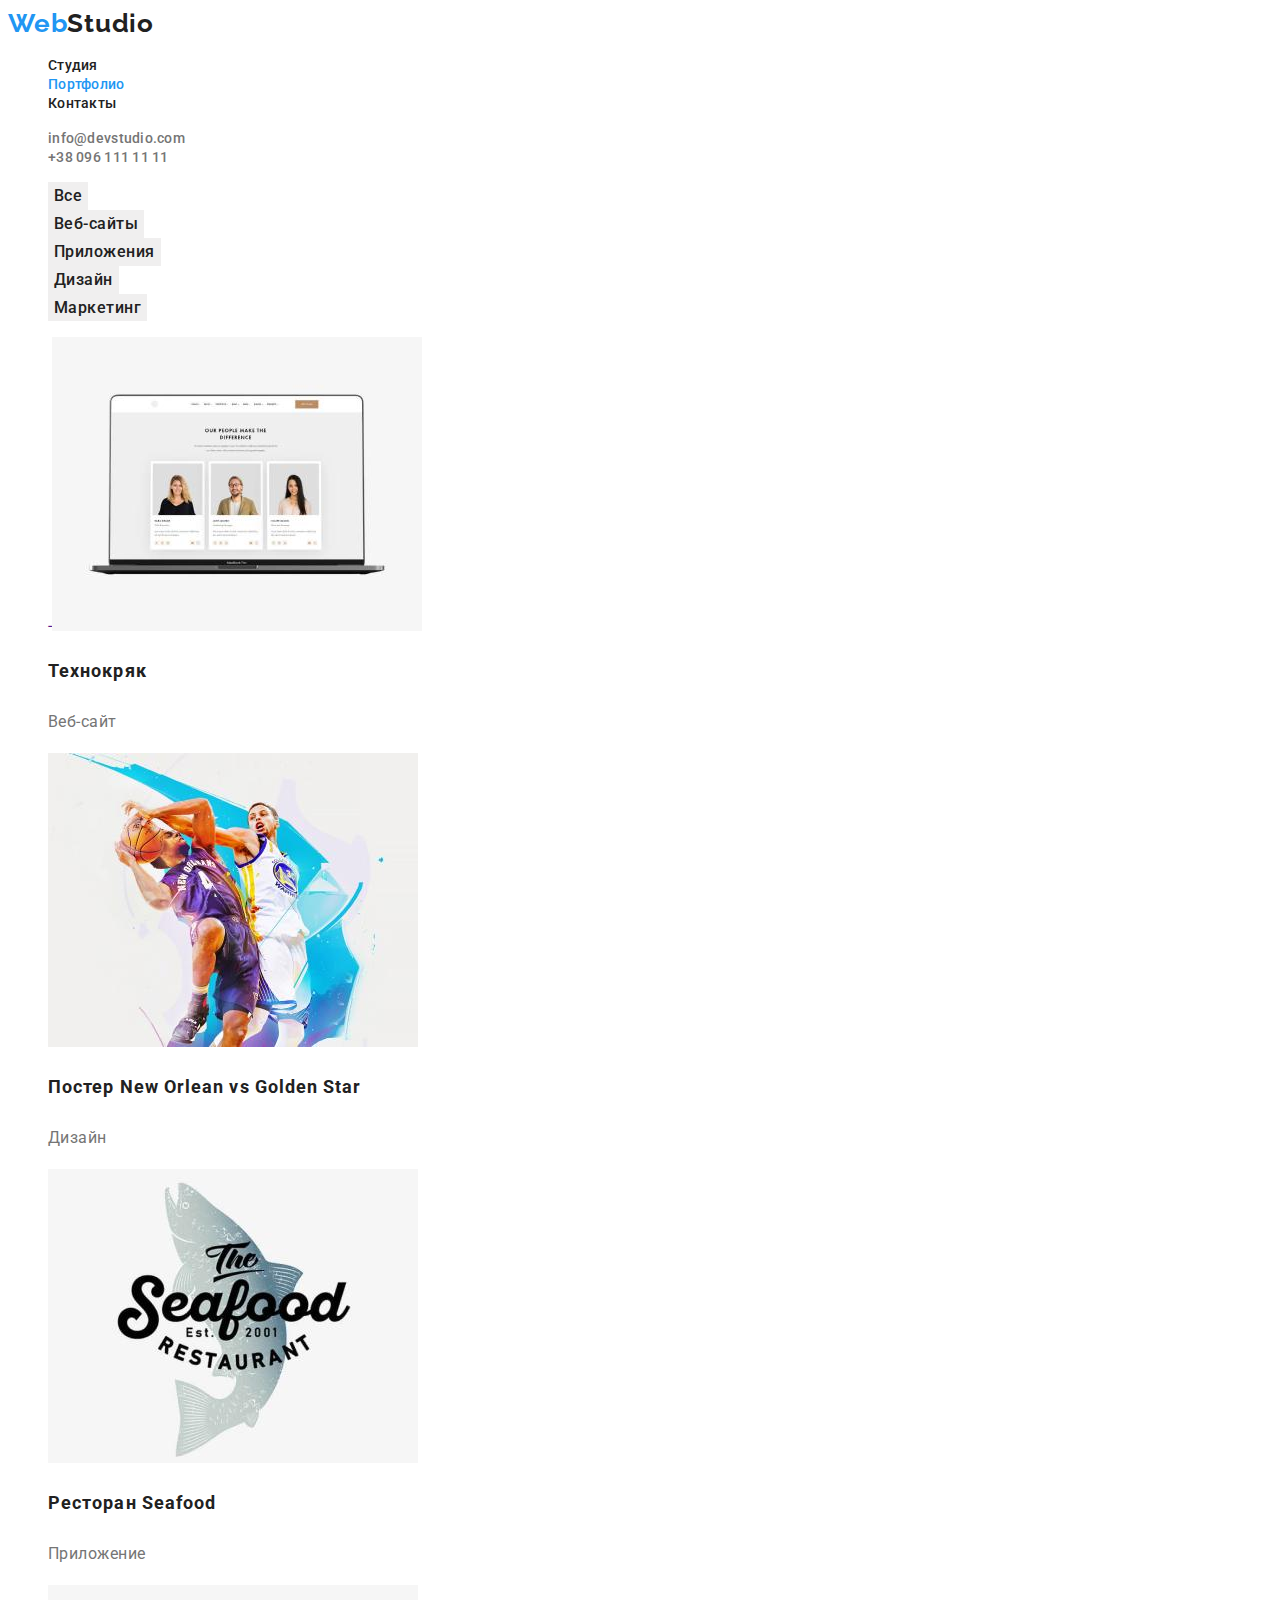
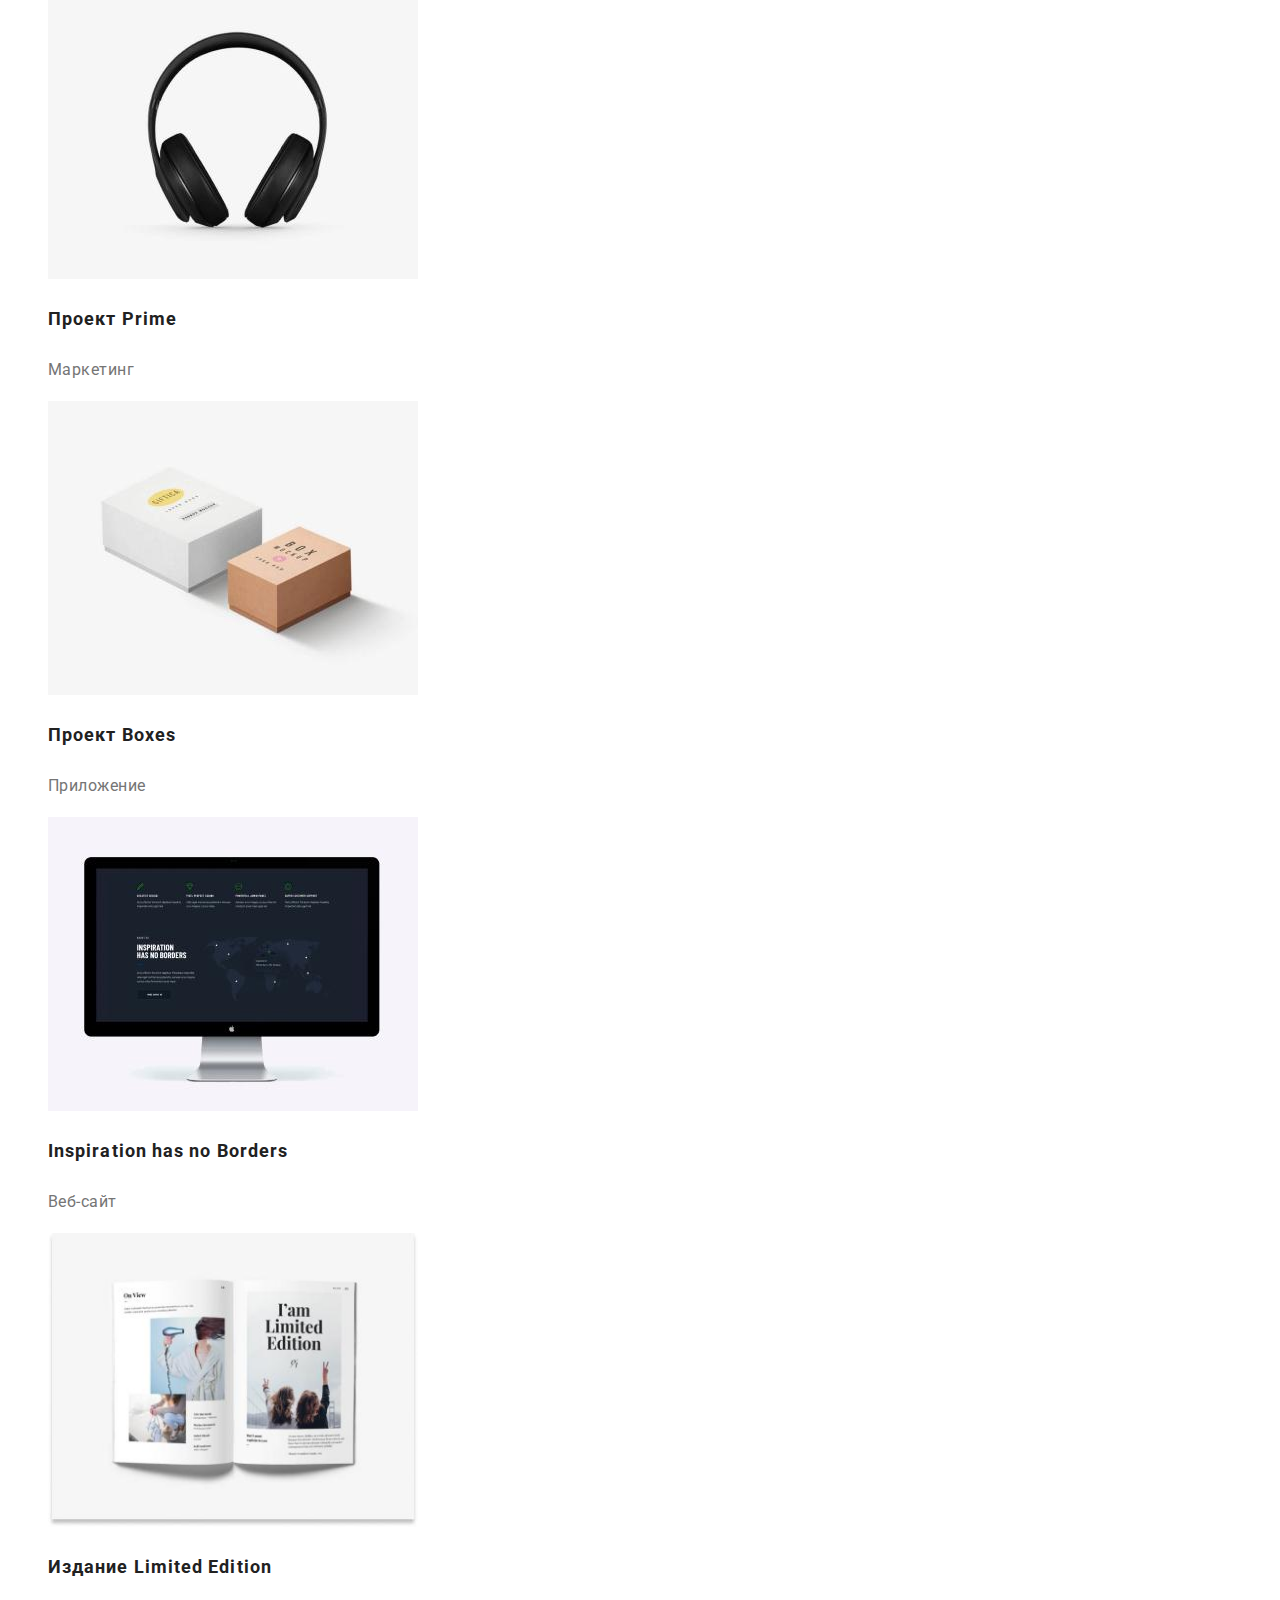
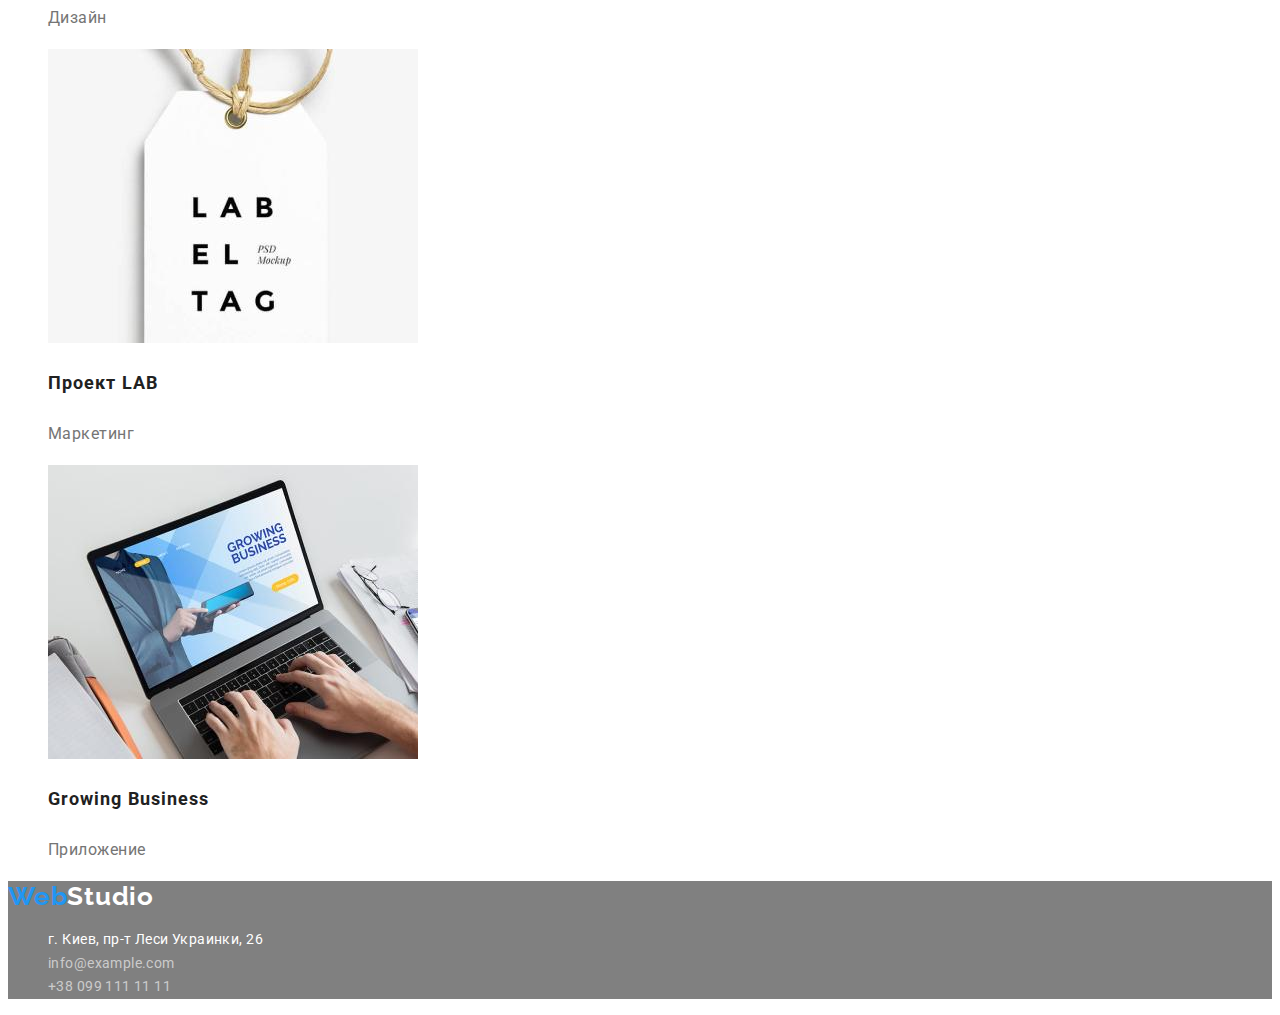
==== portfolio.html @ 9a0e2d8d "start" ====
<!DOCTYPE html>
<html lang="ru">
  <head>
    <meta charset="UTF-8" />
    <meta http-equiv="X-UA-Compatible" content="IE=edge" />
    <meta name="viewport" content="width=device-width, initial-scale=1.0" />
    <title>Document</title>
    <link rel="preconnect" href="https://fonts.googleapis.com" />
    <link rel="preconnect" href="https://fonts.gstatic.com" crossorigin />
    <link
      href="https://fonts.googleapis.com/css2?family=Raleway:wght@700&family=Roboto:wght@400;500;700;900&display=swap"
      rel="stylesheet"
    />
    <link rel="stylesheet" href="./CSS/style.css" />
  </head>
  <body>
    <header class="header">
      <nav class="header-navigation">
        <a class="header-logo link" href=""
          ><span class="header-logo-text">Web</span>Studio
        </a>
        <ul class="list heade-list">
          <li class="header-item">
            <a class="link header-link" href="./index.html">Студия</a>
          </li>
          <li class="header-item">
            <a class="link header-link carrent" href="./portfolio.html"
              >Портфолио</a
            >
          </li>
          <li class="header-item">
            <a class="link header-link" href="">Контакты</a>
          </li>
        </ul>
      </nav>
      <ul class="list">
        <li>
          <a class="header-mail link" href="mailto:info@devstudio.com"
            >info@devstudio.com</a
          >
        </li>
        <li>
          <a class="header-tel link" href="tel:+380961111111"
            >+38 096 111 11 11</a
          >
        </li>
      </ul>
    </header>
    <main>
      <section class="filter">
        <h1 style="display: none">Навигация портфолио</h1>
        <ul class="filter-list list">
          <li class="filter-item">
            <button class="filter-button" type="button">Все</button>
          </li>
          <li class="filter-item">
            <button class="filter-button" type="button">Веб-сайты</button>
          </li>
          <li class="filter-item">
            <button class="filter-button" type="button">Приложения</button>
          </li>
          <li class="filter-item">
            <button class="filter-button" type="button">Дизайн</button>
          </li>
          <li class="filter-item">
            <button class="filter-button" type="button">Маркетинг</button>
          </li>
        </ul>
        <h2 style="display: none">Портфолио</h2>
        <ul class="projects-list list">
          <li class="projects-item">
            <a class="projects-link link" href="">
              -<img
                src="./images/second-page/img.jpg"
                width="370"
                height="294"
                alt="Ноутбук"
              />
              <h3 class="prajects-title">Технокряк</h3>
              <p class="projects-text">Веб-сайт</p>
            </a>
          </li>
          <li class="projects-item">
            <a class="projects-link link" href="">
              <img
                src="./images/second-page/img1.jpg"
                width="370"
                height="294"
                alt="Баскетболисты"
              />
              <h3 class="prajects-title">Постер New Orlean vs Golden Star</h3>
              <p class="projects-text">Дизайн</p>
            </a>
          </li>
          <li class="projects-item">
            <a class="projects-link link" href="">
              <img
                src="./images/second-page/img2.jpg"
                width="370"
                height="294"
                alt="Логотип рыбного ресторана"
              />
              <h3 class="prajects-title">Ресторан Seafood</h3>
              <p class="projects-text">Приложение</p>
            </a>
          </li>
          <li class="projects-item">
            <a class="projects-link link" href="">
              <img
                src="./images/second-page/img3.jpg"
                width="370"
                height="294"
                alt="Наушники"
              />
              <h3 class="prajects-title">Проект Prime</h3>
              <p class="projects-text">Маркетинг</p>
            </a>
          </li>
          <li class="projects-item">
            <a class="projects-link link" href="">
              <img
                src="./images/second-page/img4.jpg"
                width="370"
                height="294"
                alt="Две коробки"
              />
              <h3 class="prajects-title">Проект Boxes</h3>
              <p class="projects-text">Приложение</p>
            </a>
          </li>
          <li class="projects-item">
            <a class="projects-link link" href="">
              <img
                src="./images/second-page/img5.jpg"
                width="370"
                height="294"
                alt="Монитор"
              />
              <h3 class="prajects-title">Inspiration has no Borders</h3>
              <p class="projects-text">Веб-сайт</p>
            </a>
          </li>
          <li class="projects-item">
            <a class="projects-link link" href="">
              <img
                src="./images/second-page/img6.jpg"
                width="370"
                height="294"
                alt="Книга"
              />
              <h3 class="prajects-title">Издание Limited Edition</h3>
              <p class="projects-text">Дизайн</p>
            </a>
          </li>
          <li class="projects-item">
            <a class="projects-link link" href="">
              <img
                src="./images/second-page/img7.jpg"
                width="370"
                height="294"
                alt="Лэйба"
              />
              <h3 class="prajects-title">Проект LAB</h3>
              <p class="projects-text">Маркетинг</p>
            </a>
          </li>
          <li class="projects-item">
            <a class="projects-link link" href="">
              <img
                src="./images/second-page/img8.jpg"
                width="370"
                height="294"
                alt="Человек работает за ноутбуком"
              />
              <h3 class="prajects-title">Growing Business</h3>
              <p class="projects-text">Приложение</p>
            </a>
          </li>
        </ul>
      </section>
    </main>
    <footer class="footer">
      <a class="footer-logo link" href=""
        ><span class="footer-text">Web</span>Studio</a
      >
      <address class="adress">
        <ul class="list adress-list">
          <li class="adress-item">
            <a
              class="adress-geo link"
              href="https://goo.gl/maps/N8RQgXWf7v7hq5U1A"
              >г. Киев, пр-т Леси Украинки, 26</a
            >
          </li>
          <li class="adress-item">
            <a class="adress-mail link" href="mailto:info@example.com"
              >info@example.com</a
            >
          </li>
          <li class="adress-item">
            <a class="adress-tel link" href="tel:+380991111111"
              >+38 099 111 11 11</a
            >
          </li>
        </ul>
      </address>
    </footer>
  </body>
</html>
---- CSS/style.css ----
:root {
  --main-title-color: #212121;
  --second-title-color: #757575;
  --third-text-color: #ffffff;
  --accent-color: #2196f3;
}
body {
  font-family: "Roboto", sans-serif;
}

.list {
  list-style: none;
}
.link {
  text-decoration: none;
}
.carrent {
  color: var(--accent-color);
}
/* ------------------------------header----------------------------------------------------------------------- */
/* Логотип */

.header-navigation > a {
  font-family: "Raleway", sans-serif;
  font-style: normal;
  font-weight: bold;
  font-size: 26px;
  line-height: 1.19;
  letter-spacing: 0.03em;
  color: var(--main-title-color);
}
.header-navigation span {
  color: var(--accent-color);
}
/* Список навигационных ссылок */

.header-link {
  font-weight: 500;
  font-size: 14px;
  line-height: 1.14;
  letter-spacing: 0.02em;
  color: var(--main-title-color);
}
.carrent {
  color: var(--accent-color);

  /* telefon and mail */
}
.header-mail {
  font-family: inherit;
  font-weight: 500;
  font-size: 14px;
  line-height: 16px;
  letter-spacing: 0.02em;
  color: var(--second-title-color);
}

.header-tel {
  font-family: inherit;
  font-weight: 500;
  font-size: 14px;
  line-height: 16px;
  letter-spacing: 0.02em;
  color: var(--second-title-color);
}
.header-mail:hover,
.header-mail:focus,
.header-tel:hover,
.header-tel:focus,
.adress-tel:focus,
.adress-tel:hover,
.adress-mail:focus,
.adress-mail:hover {
  color: var(--accent-color);
}

/* ---------------------------------main-------------------------------------------------------------------------------- */
/* hero-title */

.hero-title {
  font-weight: 900;
  font-size: 44px;
  line-height: 1.36;
  text-align: center;
  letter-spacing: 0.06em;
  text-transform: uppercase;
  color: var(--third-text-color);
}
.hero,
.info {
  background: gray;
  /* Временно для видимости текста */
}
/* Кнопка в секции hero */

.hero-button {
  background: var(--accent-color);
  font-weight: bold;
  font-size: 16px;
  line-height: 1.87;
  align-items: center;
  text-align: center;
  letter-spacing: 0.06em;
  color: var(--third-text-color);
}
/* Текст */

.info-title {
  font-weight: bold;
  font-size: 14px;
  line-height: 1.14;
  letter-spacing: 0.03em;
  text-transform: uppercase;
  color: var(--main-title-color);
}
.info-after-title {
  font-weight: normal;
  font-size: 14px;
  line-height: 1.71;
  letter-spacing: 0.03em;
  color: var(--second-title-color);
}
/* Чем мы занимаемся + наша команда */

.skils-title,
.team-title {
  font-weight: bold;
  font-size: 36px;
  line-height: 1, 16;
  text-align: center;
  letter-spacing: 0.03em;
  color: var(--main-title-color);
}
.team-item > h3 {
  font-weight: 500;
  font-size: 16px;
  line-height: 1.18;
  text-align: center;
  letter-spacing: 0.03em;
  color: var(--main-title-color);
}
.team-item > p {
  font-size: 16px;
  line-height: 1.18;
  text-align: center;
  letter-spacing: 0.03em;
  color: var(--second-title-color);
}
/* ---------------------------------footer-------------------------------------------------- */
/* Logo */
.footer-logo {
  font-family: "Raleway", sans-serif;
  font-style: normal;
  font-weight: bold;
  font-size: 26px;
  line-height: 1.19;
  letter-spacing: 0.03em;
  color: var(--third-text-color);
}
.footer-logo span {
  color: var(--accent-color);
}
.footer {
  background-color: gray;
  /* Временный фон для проверки цвета текста */
}
/* Контакты */
.adress-geo {
  font-size: 14px;
  line-height: 1.71;
  letter-spacing: 0.03em;
  color: var(--third-text-color);
  font-style: normal;
}
.adress-mail,
.adress-tel {
  font-size: 14px;
  line-height: 1.71;
  letter-spacing: 0.03em;
  color: rgba(255, 255, 255, 0.6);
  font-style: normal;
}
/* ------------------------------second page------------------------------------------------------------ */
/* Список фильтров */

.filter-button {
  font-family: inherit;
  font-weight: 500;
  font-size: 16px;
  line-height: 1.62;
  text-align: center;
  letter-spacing: 0.03em;
  color: var(--main-title-color);
  background: rgb(240, 239, 239);
  /* Фон временный */
  border: none;
  cursor: pointer;
}
.filter-button:active,
.filter-button:focus {
  background: var(--accent-color);
  color: var(--third-text-color);
}
/* projects */

.projects-link > h3 {
  font-weight: bold;
  font-size: 18px;
  line-height: 2;
  letter-spacing: 0.06em;
  color: var(--main-title-color);
}
.projects-link > p {
  font-size: 16px;
  line-height: 1.87;
  letter-spacing: 0.03em;
  color: var(--second-title-color);
}
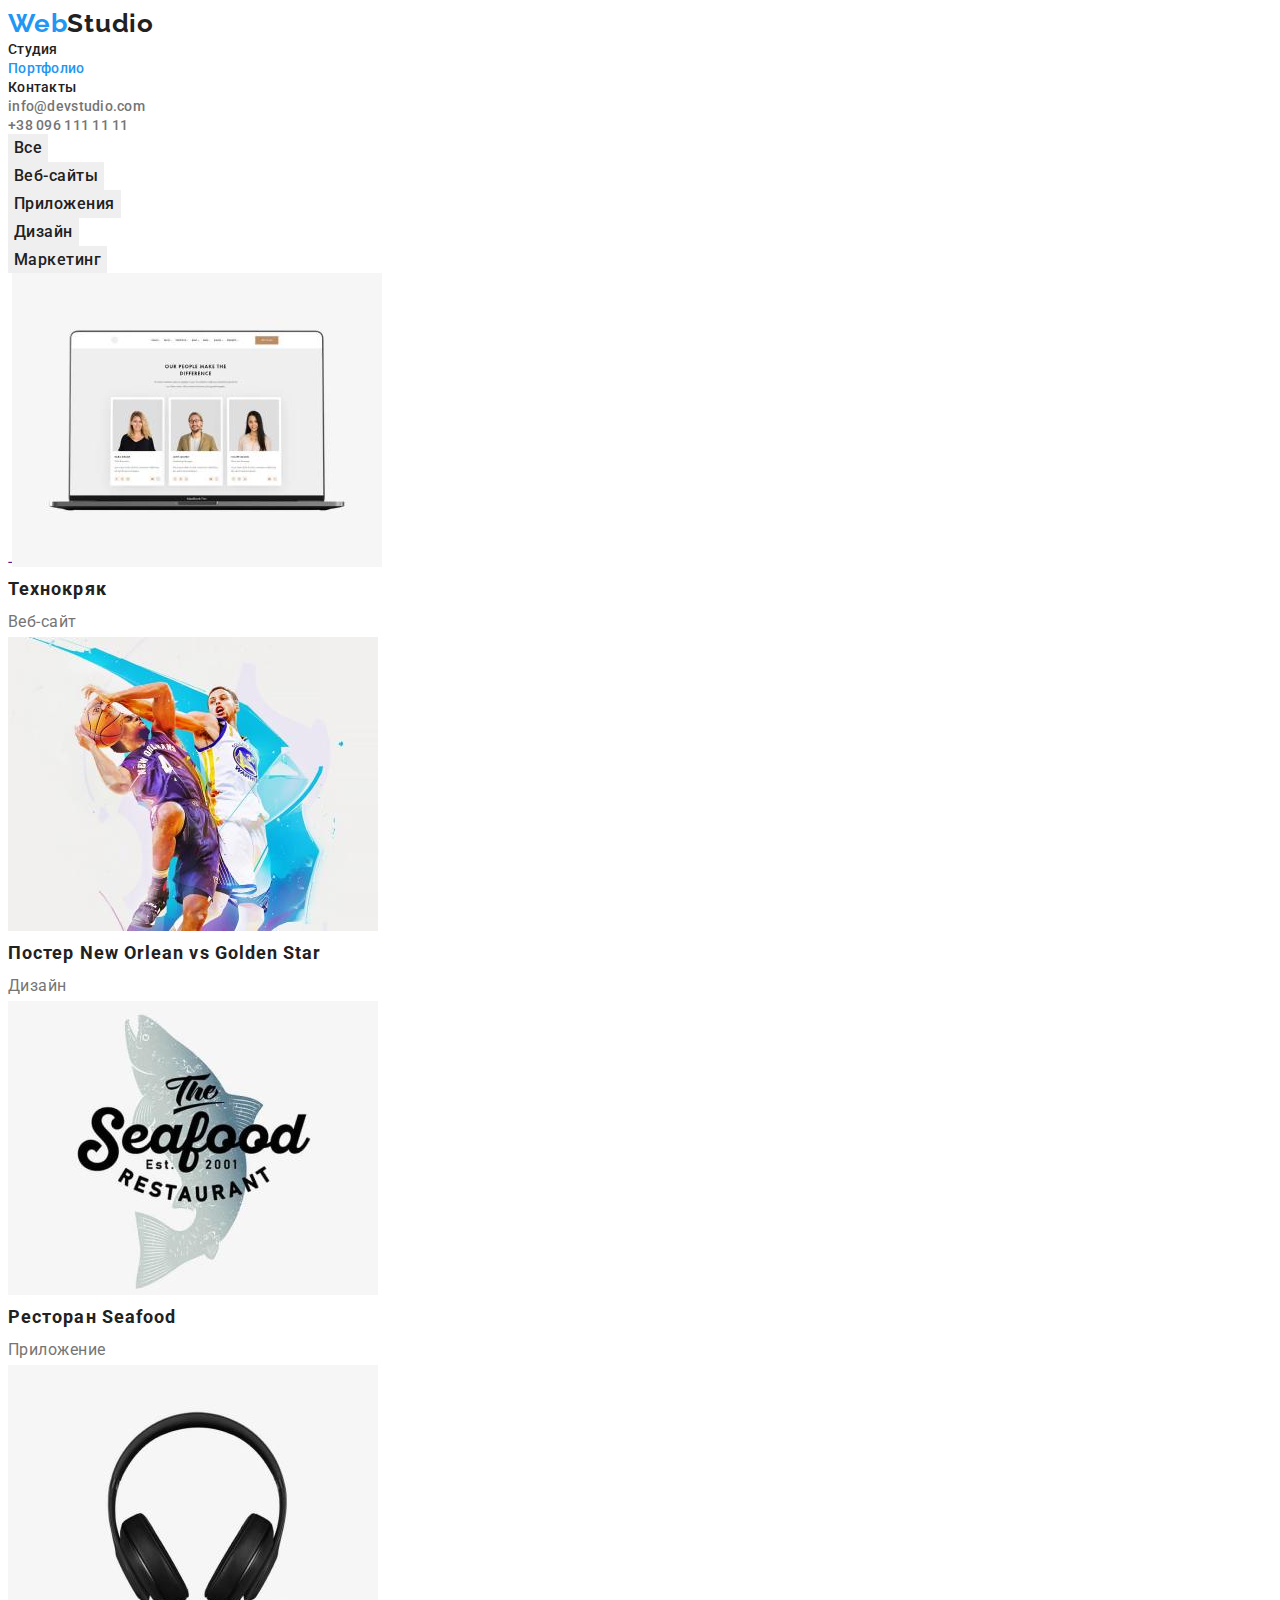
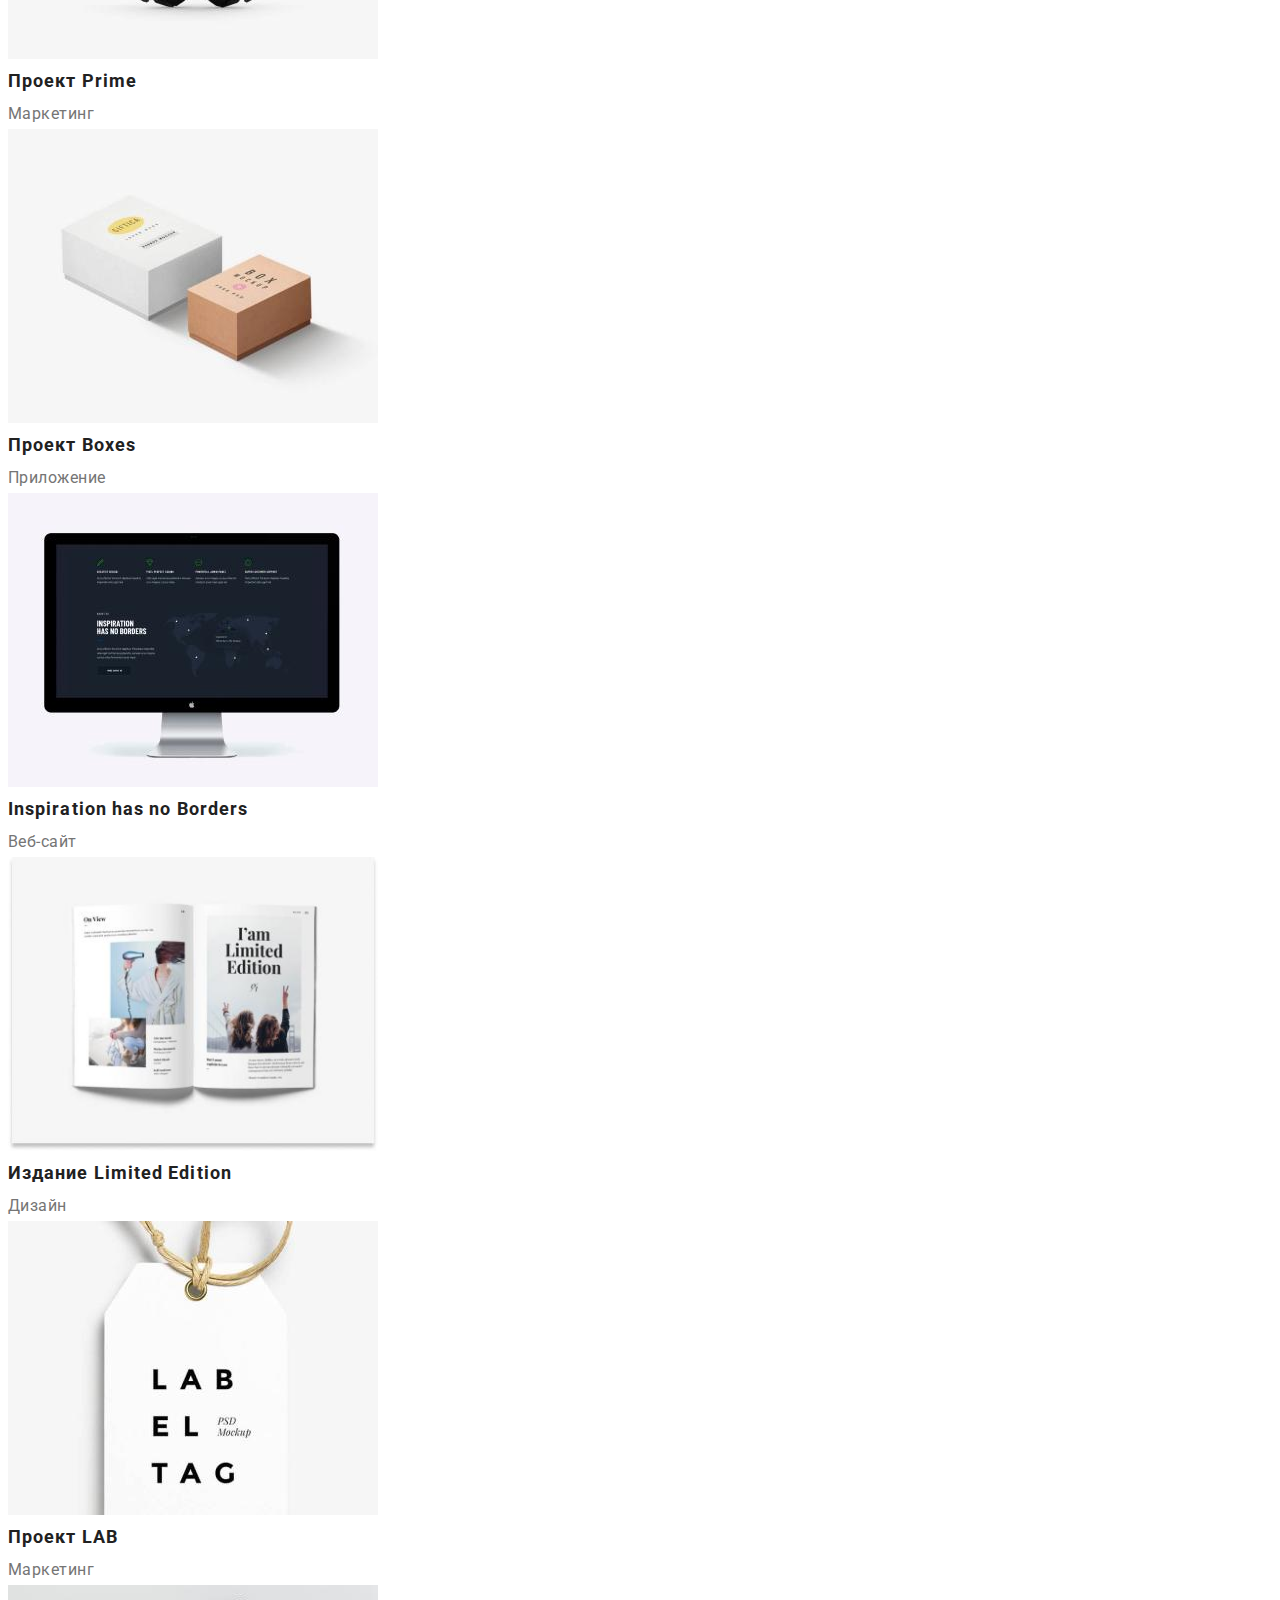
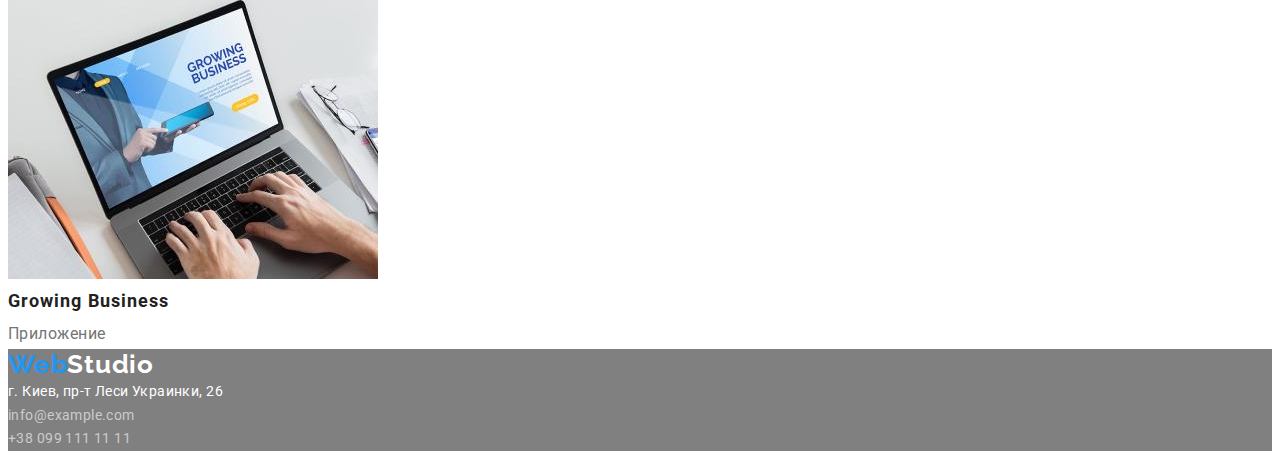
==== commit f4e18192: "add normalize" ====
--- a/portfolio.html
+++ b/portfolio.html
@@ -10,6 +10,13 @@
     <link
       href="https://fonts.googleapis.com/css2?family=Raleway:wght@700&family=Roboto:wght@400;500;700;900&display=swap"
       rel="stylesheet"
+    />
+    <link
+      rel="stylesheet"
+      href="https://cdnjs.cloudflare.com/ajax/libs/modern-normalize/1.1.0/modern-normalize.min.css"
+      integrity="sha512-wpPYUAdjBVSE4KJnH1VR1HeZfpl1ub8YT/NKx4PuQ5NmX2tKuGu6U/JRp5y+Y8XG2tV+wKQpNHVUX03MfMFn9Q=="
+      crossorigin="anonymous"
+      referrerpolicy="no-referrer"
     />
     <link rel="stylesheet" href="./CSS/style.css" />
   </head>
--- a/CSS/style.css
+++ b/CSS/style.css
@@ -17,6 +17,35 @@
 .carrent {
   color: var(--accent-color);
 }
+button {
+  cursor: pointer;
+}
+p,
+h1,
+h2,
+h3,
+h4,
+h5,
+h6 {
+  margin: 0px;
+}
+ul {
+  margin: 0px;
+  padding: 0px;
+  list-style: none;
+}
+a {
+  text-decoration: none;
+}
+
+/* ---------------container---------------------------------- */
+
+.container {
+  width: 1200px;
+  padding-left: 15px;
+  padding-right: 15px;
+}
+
 /* ------------------------------header----------------------------------------------------------------------- */
 /* Логотип */
 
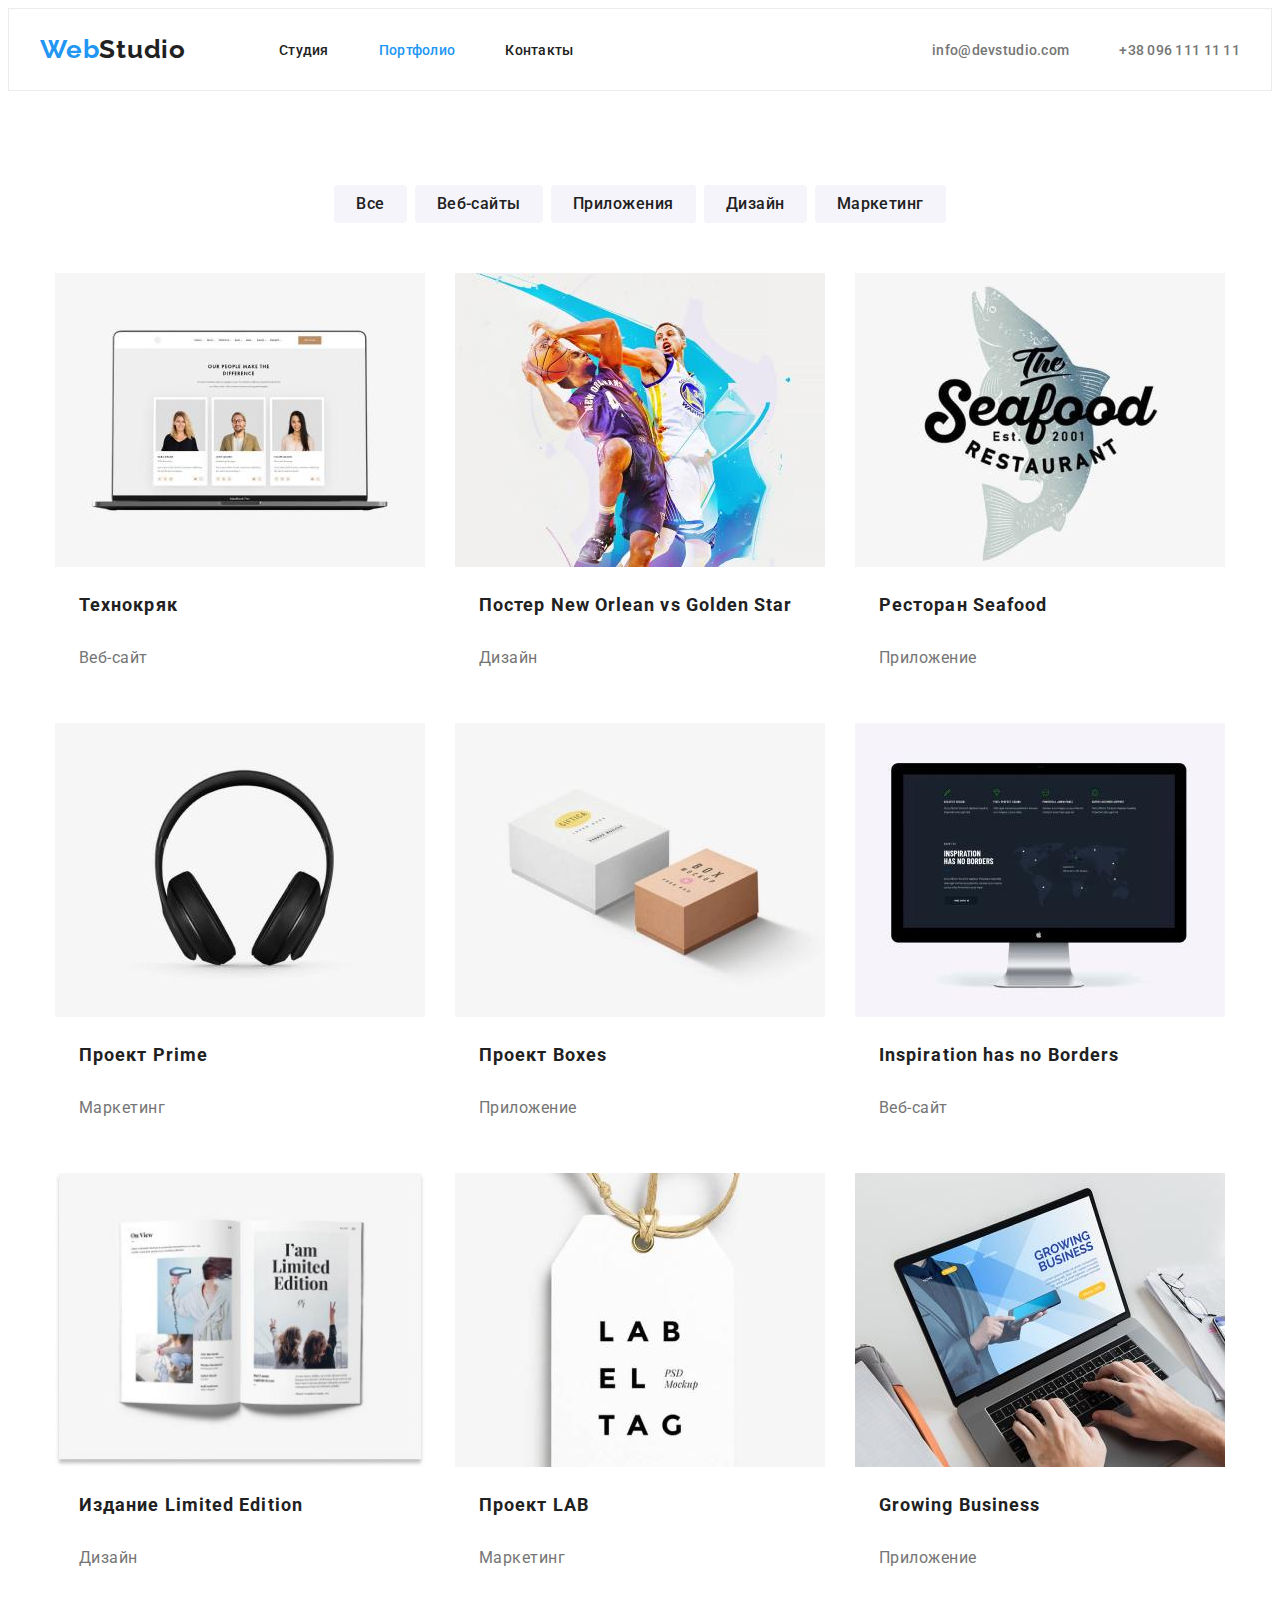
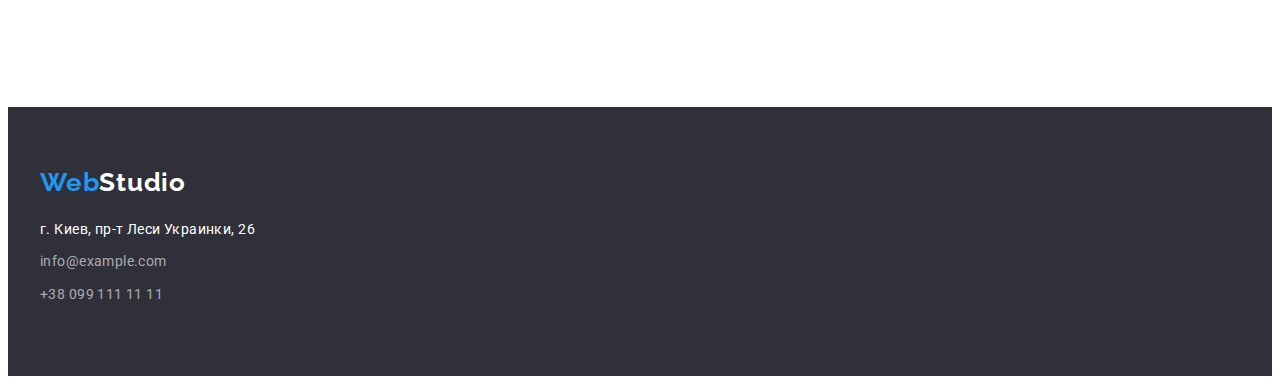
==== commit 7698df4a: "add flex pages" ====
--- a/portfolio.html
+++ b/portfolio.html
@@ -22,39 +22,42 @@
   </head>
   <body>
     <header class="header">
-      <nav class="header-navigation">
-        <a class="header-logo link" href=""
-          ><span class="header-logo-text">Web</span>Studio
-        </a>
-        <ul class="list heade-list">
-          <li class="header-item">
-            <a class="link header-link" href="./index.html">Студия</a>
-          </li>
-          <li class="header-item">
-            <a class="link header-link carrent" href="./portfolio.html"
-              >Портфолио</a
+      <div class="container main-nav">
+        <nav class="header-navigation">
+          <a class="header-logo link" href="./index.html"
+            ><span class="header-logo-text">Web</span>Studio
+          </a>
+          <ul class="list header-list">
+            <li class="header-item">
+              <a class="link header-link" href="./index.html">Студия</a>
+            </li>
+            <li class="header-item">
+              <a class="link header-link carrent" href="./portfolio.html"
+                >Портфолио</a
+              >
+            </li>
+            <li class="header-item">
+              <a class="link header-link" href="">Контакты</a>
+            </li>
+          </ul>
+        </nav>
+        <ul class="list header-contacts">
+          <li>
+            <a class="header-mail link" href="mailto:info@devstudio.com"
+              >info@devstudio.com</a
             >
           </li>
-          <li class="header-item">
-            <a class="link header-link" href="">Контакты</a>
+          <li>
+            <a class="header-tel link" href="tel:+380961111111"
+              >+38 096 111 11 11</a
+            >
           </li>
         </ul>
-      </nav>
-      <ul class="list">
-        <li>
-          <a class="header-mail link" href="mailto:info@devstudio.com"
-            >info@devstudio.com</a
-          >
-        </li>
-        <li>
-          <a class="header-tel link" href="tel:+380961111111"
-            >+38 096 111 11 11</a
-          >
-        </li>
-      </ul>
+      </div>
     </header>
     <main>
       <section class="filter">
+        <div class="container">
         <h1 style="display: none">Навигация портфолио</h1>
         <ul class="filter-list list">
           <li class="filter-item">
@@ -70,147 +73,151 @@
             <button class="filter-button" type="button">Дизайн</button>
           </li>
           <li class="filter-item">
-            <button class="filter-button" type="button">Маркетинг</button>
+            <button style="margin-right: 0px;" class="filter-button" type="button">Маркетинг</button>
           </li>
         </ul>
-        <h2 style="display: none">Портфолио</h2>
-        <ul class="projects-list list">
-          <li class="projects-item">
-            <a class="projects-link link" href="">
-              -<img
-                src="./images/second-page/img.jpg"
-                width="370"
-                height="294"
-                alt="Ноутбук"
-              />
-              <h3 class="prajects-title">Технокряк</h3>
-              <p class="projects-text">Веб-сайт</p>
-            </a>
-          </li>
-          <li class="projects-item">
-            <a class="projects-link link" href="">
+        <div class="container portfolio-conteiner">
+          <h2 style="display: none">Портфолио</h2>
+          <ul class="projects-list list">
+            <li class="projects-item">
+              <a class="projects-link link" href="">
               <img
-                src="./images/second-page/img1.jpg"
-                width="370"
-                height="294"
-                alt="Баскетболисты"
-              />
-              <h3 class="prajects-title">Постер New Orlean vs Golden Star</h3>
-              <p class="projects-text">Дизайн</p>
-            </a>
-          </li>
-          <li class="projects-item">
-            <a class="projects-link link" href="">
-              <img
-                src="./images/second-page/img2.jpg"
-                width="370"
-                height="294"
-                alt="Логотип рыбного ресторана"
-              />
-              <h3 class="prajects-title">Ресторан Seafood</h3>
-              <p class="projects-text">Приложение</p>
-            </a>
-          </li>
-          <li class="projects-item">
-            <a class="projects-link link" href="">
-              <img
-                src="./images/second-page/img3.jpg"
-                width="370"
-                height="294"
-                alt="Наушники"
-              />
-              <h3 class="prajects-title">Проект Prime</h3>
-              <p class="projects-text">Маркетинг</p>
-            </a>
-          </li>
-          <li class="projects-item">
-            <a class="projects-link link" href="">
-              <img
-                src="./images/second-page/img4.jpg"
-                width="370"
-                height="294"
-                alt="Две коробки"
-              />
-              <h3 class="prajects-title">Проект Boxes</h3>
-              <p class="projects-text">Приложение</p>
-            </a>
-          </li>
-          <li class="projects-item">
-            <a class="projects-link link" href="">
-              <img
-                src="./images/second-page/img5.jpg"
-                width="370"
-                height="294"
-                alt="Монитор"
-              />
-              <h3 class="prajects-title">Inspiration has no Borders</h3>
-              <p class="projects-text">Веб-сайт</p>
-            </a>
-          </li>
-          <li class="projects-item">
-            <a class="projects-link link" href="">
-              <img
-                src="./images/second-page/img6.jpg"
-                width="370"
-                height="294"
-                alt="Книга"
-              />
-              <h3 class="prajects-title">Издание Limited Edition</h3>
-              <p class="projects-text">Дизайн</p>
-            </a>
-          </li>
-          <li class="projects-item">
-            <a class="projects-link link" href="">
-              <img
-                src="./images/second-page/img7.jpg"
-                width="370"
-                height="294"
-                alt="Лэйба"
-              />
-              <h3 class="prajects-title">Проект LAB</h3>
-              <p class="projects-text">Маркетинг</p>
-            </a>
-          </li>
-          <li class="projects-item">
-            <a class="projects-link link" href="">
-              <img
-                src="./images/second-page/img8.jpg"
-                width="370"
-                height="294"
-                alt="Человек работает за ноутбуком"
-              />
-              <h3 class="prajects-title">Growing Business</h3>
-              <p class="projects-text">Приложение</p>
-            </a>
-          </li>
-        </ul>
+                  src="./images/second-page/img.jpg"
+                  width="370"
+                  height="294"
+                  alt="Ноутбук"
+                />
+                <h3 class="prajects-title">Технокряк</h3>
+                <p class="projects-text">Веб-сайт</p>
+              </a>
+            </li>
+            <li class="projects-item">
+              <a class="projects-link link" href="">
+                <img
+                  src="./images/second-page/img1.jpg"
+                  width="370"
+                  height="294"
+                  alt="Баскетболисты"
+                />
+                <h3 class="prajects-title">Постер New Orlean vs Golden Star</h3>
+                <p class="projects-text">Дизайн</p>
+              </a>
+            </li>
+            <li class="projects-item">
+              <a class="projects-link link" href="">
+                <img
+                  src="./images/second-page/img2.jpg"
+                  width="370"
+                  height="294"
+                  alt="Логотип рыбного ресторана"
+                />
+                <h3 class="prajects-title">Ресторан Seafood</h3>
+                <p class="projects-text">Приложение</p>
+              </a>
+            </li>
+            <li class="projects-item">
+              <a class="projects-link link" href="">
+                <img
+                  src="./images/second-page/img3.jpg"
+                  width="370"
+                  height="294"
+                  alt="Наушники"
+                />
+                <h3 class="prajects-title">Проект Prime</h3>
+                <p class="projects-text">Маркетинг</p>
+              </a>
+            </li>
+            <li class="projects-item">
+              <a class="projects-link link" href="">
+                <img
+                  src="./images/second-page/img4.jpg"
+                  width="370"
+                  height="294"
+                  alt="Две коробки"
+                />
+                <h3 class="prajects-title">Проект Boxes</h3>
+                <p class="projects-text">Приложение</p>
+              </a>
+            </li>
+            <li class="projects-item">
+              <a class="projects-link link" href="">
+                <img
+                  src="./images/second-page/img5.jpg"
+                  width="370"
+                  height="294"
+                  alt="Монитор"
+                />
+                <h3 class="prajects-title">Inspiration has no Borders</h3>
+                <p class="projects-text">Веб-сайт</p>
+              </a>
+            </li>
+            <li class="projects-item">
+              <a class="projects-link link" href="">
+                <img
+                  src="./images/second-page/img6.jpg"
+                  width="370"
+                  height="294"
+                  alt="Книга"
+                />
+                <h3 class="prajects-title">Издание Limited Edition</h3>
+                <p class="projects-text">Дизайн</p>
+              </a>
+            </li>
+            <li class="projects-item">
+              <a class="projects-link link" href="">
+                <img
+                  src="./images/second-page/img7.jpg"
+                  width="370"
+                  height="294"
+                  alt="Лэйба"
+                />
+                <h3 class="prajects-title">Проект LAB</h3>
+                <p class="projects-text">Маркетинг</p>
+              </a>
+            </li>
+            <li class="projects-item">
+              <a class="projects-link link" href="">
+                <img
+                  src="./images/second-page/img8.jpg"
+                  width="370"
+                  height="294"
+                  alt="Человек работает за ноутбуком"
+                />
+                <h3 class="prajects-title">Growing Business</h3>
+                <p class="projects-text">Приложение</p>
+              </a>
+            </li>
+          </ul>
+        </div>
       </section>
     </main>
     <footer class="footer">
-      <a class="footer-logo link" href=""
-        ><span class="footer-text">Web</span>Studio</a
-      >
-      <address class="adress">
-        <ul class="list adress-list">
-          <li class="adress-item">
-            <a
-              class="adress-geo link"
-              href="https://goo.gl/maps/N8RQgXWf7v7hq5U1A"
-              >г. Киев, пр-т Леси Украинки, 26</a
-            >
-          </li>
-          <li class="adress-item">
-            <a class="adress-mail link" href="mailto:info@example.com"
-              >info@example.com</a
-            >
-          </li>
-          <li class="adress-item">
-            <a class="adress-tel link" href="tel:+380991111111"
-              >+38 099 111 11 11</a
-            >
-          </li>
-        </ul>
-      </address>
+      <div class="container">
+        <a class="footer-logo link" href="./index.html"
+          ><span class="footer-text">Web</span>Studio</a
+        >
+        <address class="adress">
+          <ul class="list adress-list">
+            <li class="adress-item">
+              <a
+                class="adress-geo link"
+                href="https://goo.gl/maps/N8RQgXWf7v7hq5U1A"
+                >г. Киев, пр-т Леси Украинки, 26</a
+              >
+            </li>
+            <li class="adress-item">
+              <a class="adress-mail link" href="mailto:info@example.com"
+                >info@example.com</a
+              >
+            </li>
+            <li class="adress-item">
+              <a class="adress-tel link" href="tel:+380991111111"
+                >+38 099 111 11 11</a
+              >
+            </li>
+          </ul>
+        </address>
+      </div>
     </footer>
   </body>
 </html>
--- a/CSS/style.css
+++ b/CSS/style.css
@@ -7,7 +7,6 @@
 body {
   font-family: "Roboto", sans-serif;
 }
-
 .list {
   list-style: none;
 }
@@ -37,18 +36,41 @@
 a {
   text-decoration: none;
 }
-
+img {
+  display: block;
+}
 /* ---------------container---------------------------------- */
-
 .container {
   width: 1200px;
   padding-left: 15px;
   padding-right: 15px;
-}
-
+  margin: 0px auto;
+}
 /* ------------------------------header----------------------------------------------------------------------- */
 /* Логотип */
-
+.header {
+  padding-top: 25px;
+  padding-bottom: 25px;
+  border: 1px solid #ececec;
+}
+.header-logo {
+  margin-right: 93px;
+}
+.header-navigation {
+  display: flex;
+}
+.header-list,
+.header-contacts {
+  display: flex;
+  margin-left: auto;
+}
+.header-list {
+  align-items: center;
+}
+.main-nav {
+  display: flex;
+  align-items: center;
+}
 .header-navigation > a {
   font-family: "Raleway", sans-serif;
   font-style: normal;
@@ -62,7 +84,9 @@
   color: var(--accent-color);
 }
 /* Список навигационных ссылок */
-
+.header-item:not(:last-child) {
+  margin-right: 50px;
+}
 .header-link {
   font-weight: 500;
   font-size: 14px;
@@ -72,7 +96,6 @@
 }
 .carrent {
   color: var(--accent-color);
-
   /* telefon and mail */
 }
 .header-mail {
@@ -82,8 +105,8 @@
   line-height: 16px;
   letter-spacing: 0.02em;
   color: var(--second-title-color);
-}
-
+  margin-right: 50px;
+}
 .header-tel {
   font-family: inherit;
   font-weight: 500;
@@ -102,10 +125,8 @@
 .adress-mail:hover {
   color: var(--accent-color);
 }
-
 /* ---------------------------------main-------------------------------------------------------------------------------- */
 /* hero-title */
-
 .hero-title {
   font-weight: 900;
   font-size: 44px;
@@ -114,11 +135,14 @@
   letter-spacing: 0.06em;
   text-transform: uppercase;
   color: var(--third-text-color);
-}
-.hero,
-.info {
-  background: gray;
-  /* Временно для видимости текста */
+  width: 700px;
+  margin: 0px auto;
+}
+.hero {
+  background: #2f303a;
+  margin: 0px auto;
+  text-align: center;
+  padding: 200px 0;
 }
 /* Кнопка в секции hero */
 
@@ -127,13 +151,27 @@
   font-weight: bold;
   font-size: 16px;
   line-height: 1.87;
-  align-items: center;
   text-align: center;
   letter-spacing: 0.06em;
   color: var(--third-text-color);
+  width: 200px;
+  height: 50px;
+  margin-top: 30px;
+  box-shadow: 0px 4px 4px rgba(0, 0, 0, 0.15);
+  border-radius: 4px;
 }
 /* Текст */
 
+.info-list {
+  display: flex;
+  padding: 94px 0;
+}
+.info-item {
+  margin-right: 30px;
+}
+.info-item:last-child {
+  margin-right: 0px;
+}
 .info-title {
   font-weight: bold;
   font-size: 14px;
@@ -141,6 +179,7 @@
   letter-spacing: 0.03em;
   text-transform: uppercase;
   color: var(--main-title-color);
+  margin-bottom: 10px;
 }
 .info-after-title {
   font-weight: normal;
@@ -151,6 +190,24 @@
 }
 /* Чем мы занимаемся + наша команда */
 
+.skils-list {
+  display: flex;
+  flex-wrap: wrap;
+  margin-left: -30px;
+  padding-bottom: 94px;
+}
+.skils-item {
+  flex-basis: calc(100% / 3-30px) / 3;
+  margin-left: 30px;
+}
+.team {
+  background: #f5f4fa;
+}
+.team-list {
+  display: flex;
+  flex-wrap: wrap;
+  margin-left: -30px;
+}
 .skils-title,
 .team-title {
   font-weight: bold;
@@ -159,6 +216,14 @@
   text-align: center;
   letter-spacing: 0.03em;
   color: var(--main-title-color);
+  padding: 94px 0 50px 0;
+}
+.skils-title {
+  margin-bottom: 50px;
+}
+.team-item {
+  flex-basis: calc(100%-4 * 30px) / 4;
+  margin-left: 30px;
 }
 .team-item > h3 {
   font-weight: 500;
@@ -175,6 +240,14 @@
   letter-spacing: 0.03em;
   color: var(--second-title-color);
 }
+.team-secont-title {
+  margin-bottom: 10px;
+  margin-top: 30px;
+}
+.team-text {
+  padding-bottom: 124px;
+}
+
 /* ---------------------------------footer-------------------------------------------------- */
 /* Logo */
 .footer-logo {
@@ -190,16 +263,21 @@
   color: var(--accent-color);
 }
 .footer {
-  background-color: gray;
-  /* Временный фон для проверки цвета текста */
+  background-color: #2f303a;
+  padding: 60px 0px;
 }
 /* Контакты */
+.adress-item {
+  margin: 9px 0px;
+}
 .adress-geo {
   font-size: 14px;
   line-height: 1.71;
   letter-spacing: 0.03em;
   color: var(--third-text-color);
   font-style: normal;
+  padding-top: 11px;
+  display: block;
 }
 .adress-mail,
 .adress-tel {
@@ -212,6 +290,15 @@
 /* ------------------------------second page------------------------------------------------------------ */
 /* Список фильтров */
 
+.filter-list {
+  display: flex;
+  justify-content: center;
+  margin-bottom: 50px;
+  padding-top: 94px;
+
+  margin-right: 0px;
+}
+
 .filter-button {
   font-family: inherit;
   font-weight: 500;
@@ -220,11 +307,13 @@
   text-align: center;
   letter-spacing: 0.03em;
   color: var(--main-title-color);
-  background: rgb(240, 239, 239);
-  /* Фон временный */
+  background: #f5f4fa;
+  border-radius: 4px;
   border: none;
-  cursor: pointer;
-}
+  padding: 6px 22px;
+  margin-right: 8px;
+}
+
 .filter-button:active,
 .filter-button:focus {
   background: var(--accent-color);
@@ -245,3 +334,22 @@
   letter-spacing: 0.03em;
   color: var(--second-title-color);
 }
+.projects-list {
+  display: flex;
+  flex-wrap: wrap;
+  margin-left: -30px;
+  margin-bottom: -30px;
+}
+p.projects-text,
+h3.prajects-title {
+  margin: 20px 24px;
+}
+
+.projects-item {
+  flex-basis: calc(100% / 3-30px) / 3;
+  margin-left: 30px;
+  margin-bottom: 30px;
+}
+.portfolio-conteiner {
+  padding-bottom: 114px;
+}
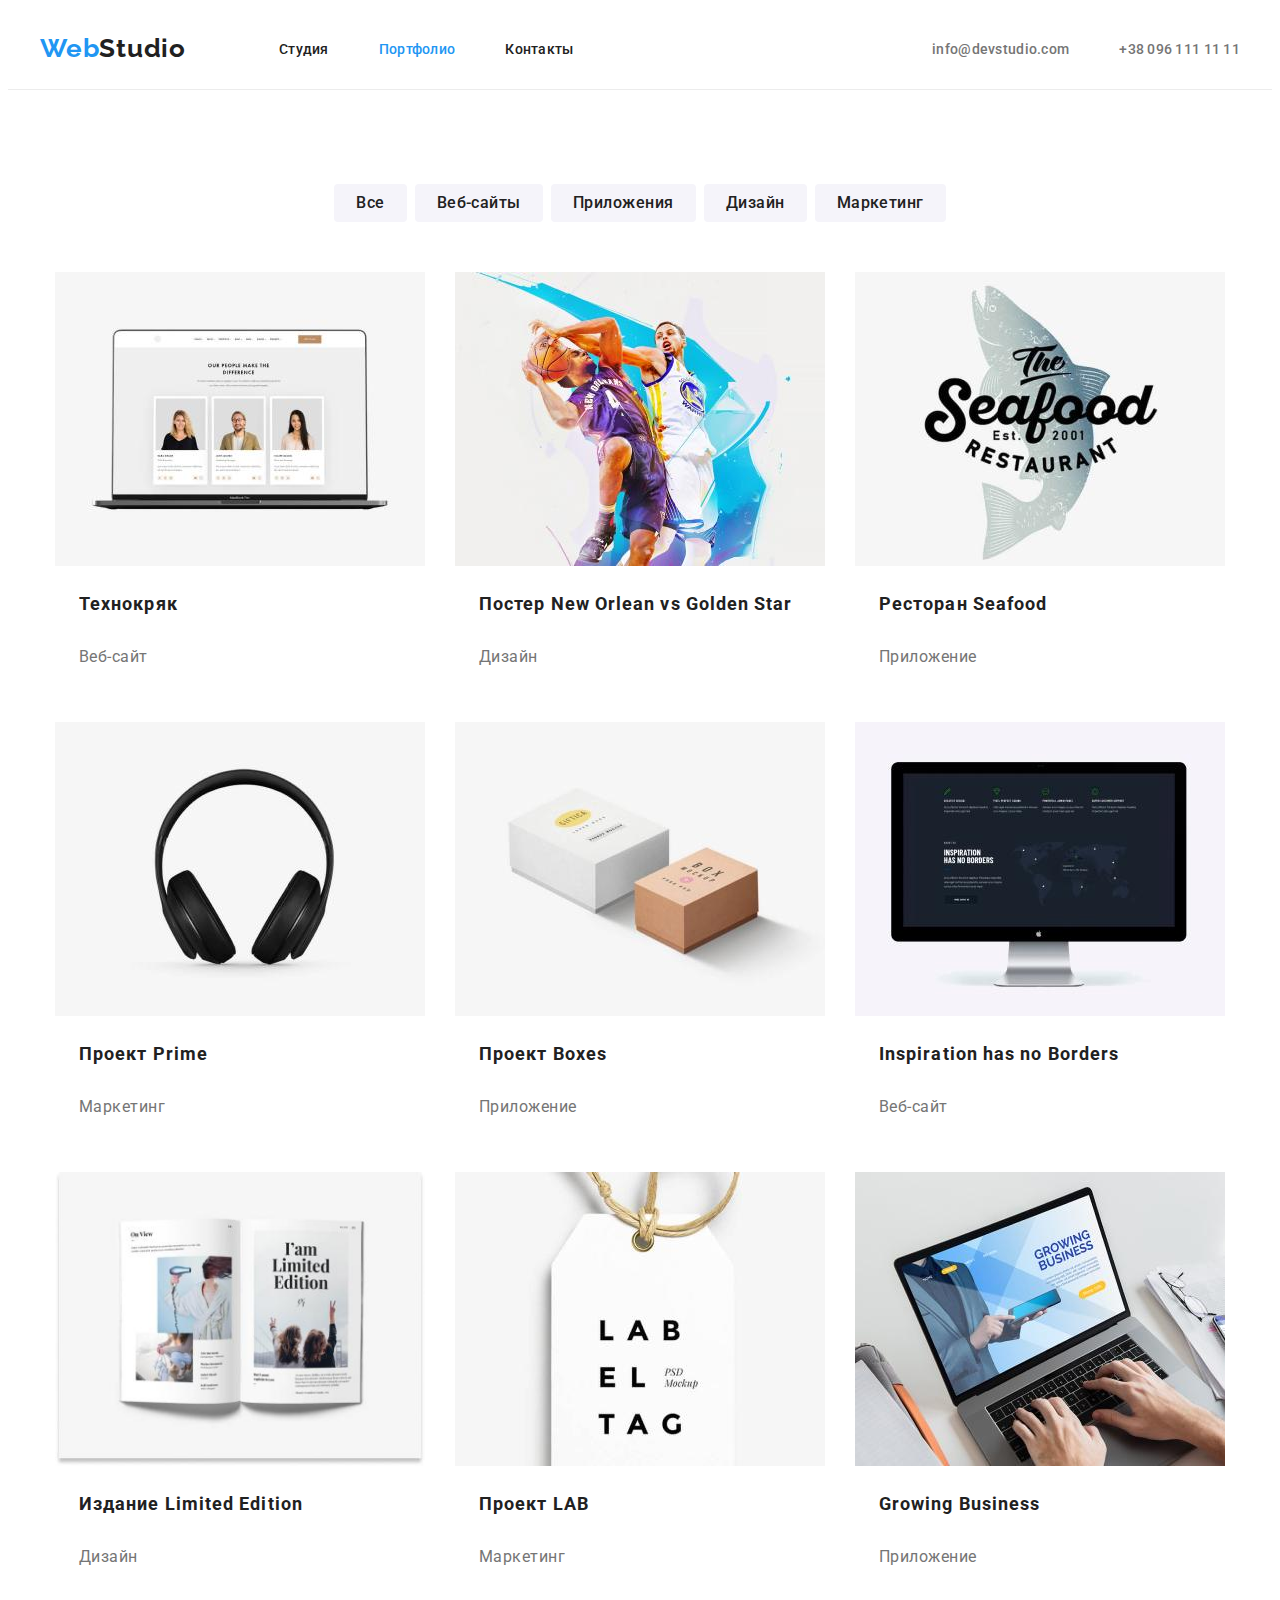
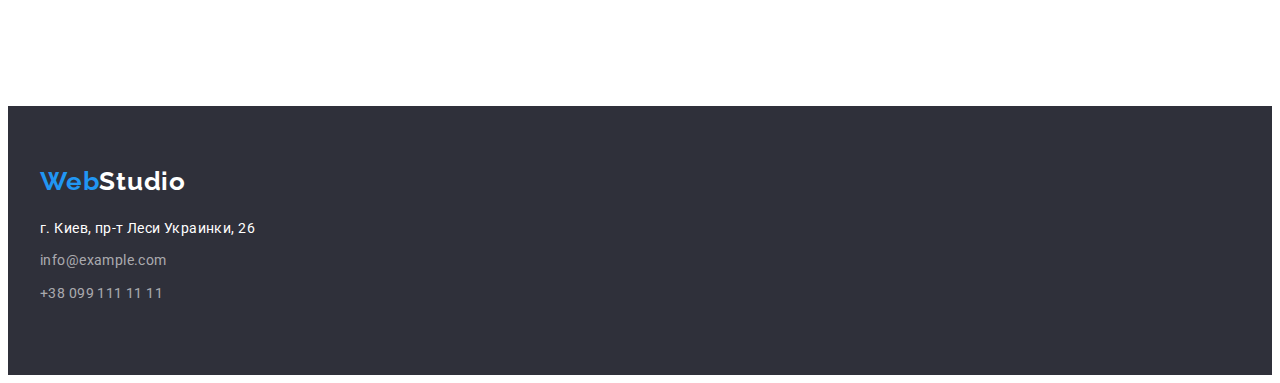
==== commit 643471c1: "add margin in button" ====
--- a/portfolio.html
+++ b/portfolio.html
@@ -73,7 +73,7 @@
             <button class="filter-button" type="button">Дизайн</button>
           </li>
           <li class="filter-item">
-            <button style="margin-right: 0px;" class="filter-button" type="button">Маркетинг</button>
+            <button class="filter-button" type="button">Маркетинг</button>
           </li>
         </ul>
         <div class="container portfolio-conteiner">
--- a/CSS/style.css
+++ b/CSS/style.css
@@ -51,7 +51,7 @@
 .header {
   padding-top: 25px;
   padding-bottom: 25px;
-  border: 1px solid #ececec;
+  border-bottom: 1px solid #ececec;
 }
 .header-logo {
   margin-right: 93px;
@@ -295,8 +295,10 @@
   justify-content: center;
   margin-bottom: 50px;
   padding-top: 94px;
-
   margin-right: 0px;
+}
+.filter-item:not(:last-child) {
+  margin-right: 8px;
 }
 
 .filter-button {
@@ -311,7 +313,6 @@
   border-radius: 4px;
   border: none;
   padding: 6px 22px;
-  margin-right: 8px;
 }
 
 .filter-button:active,
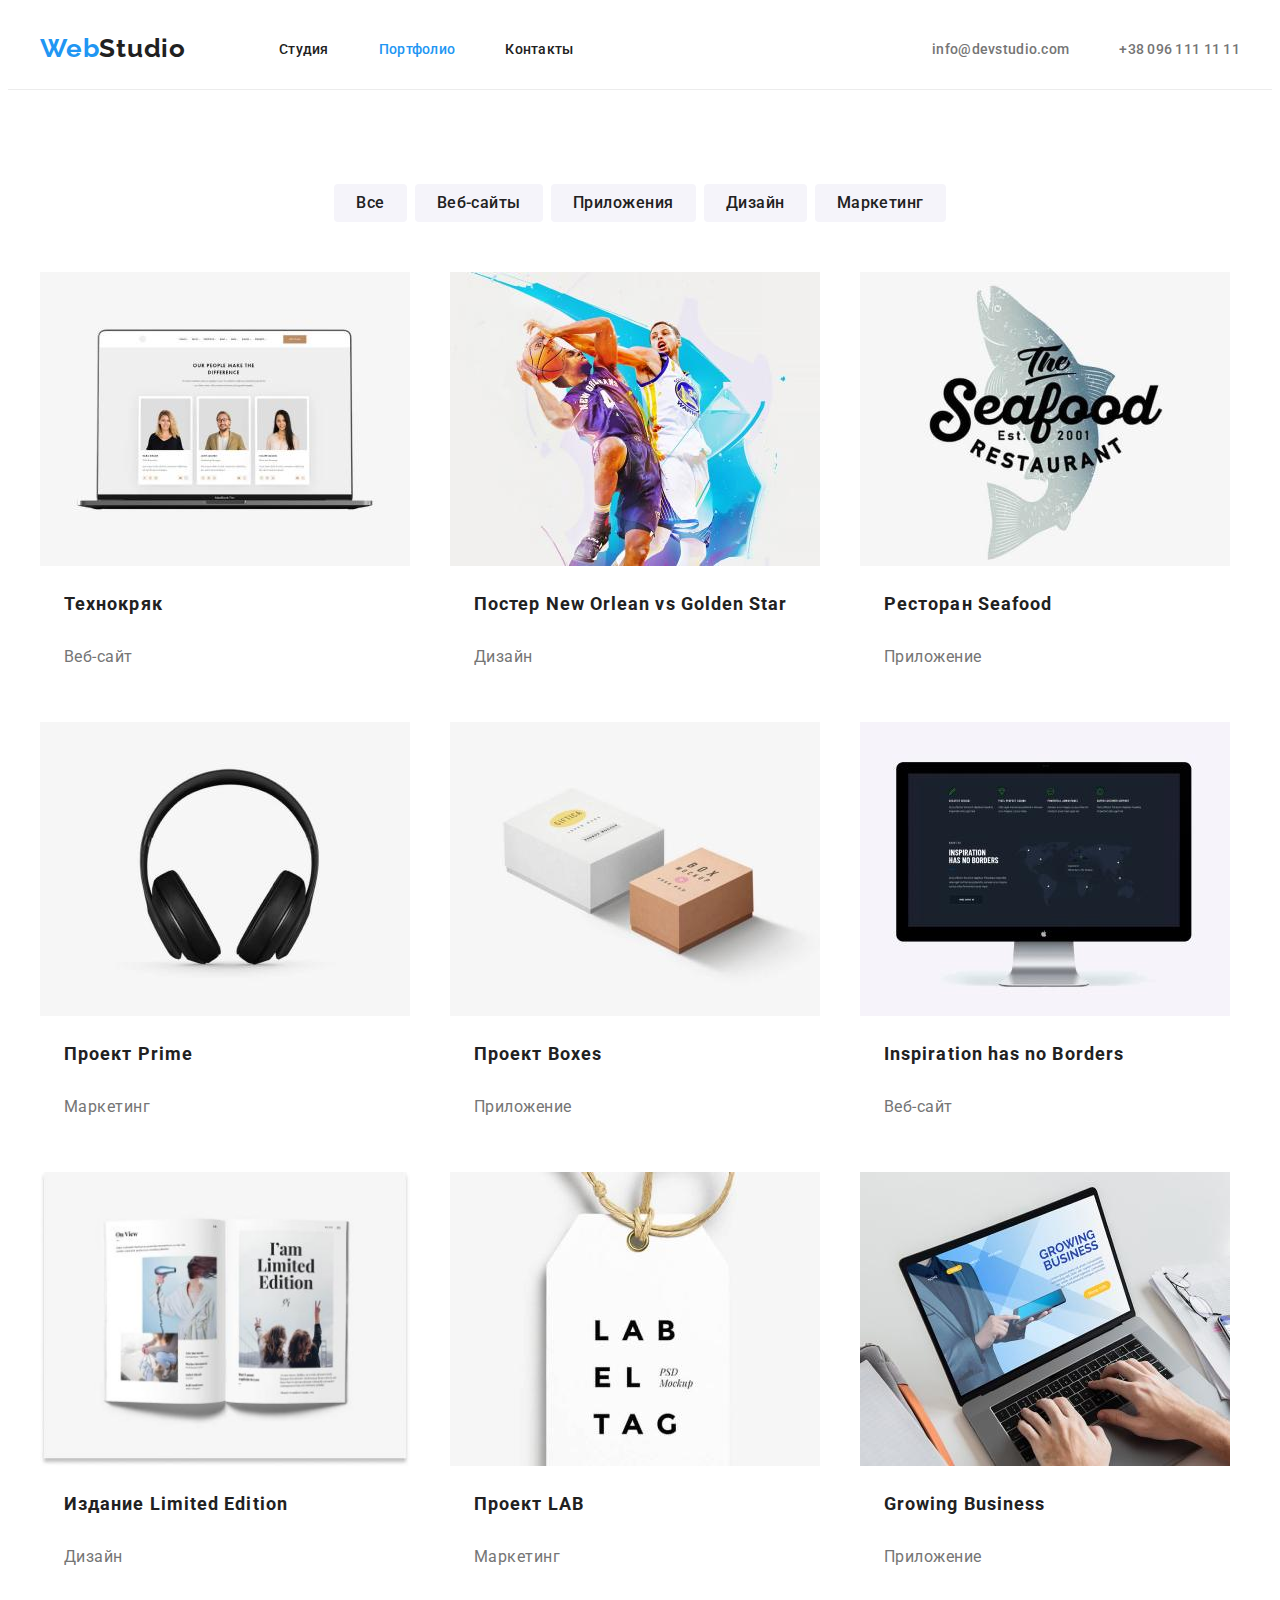
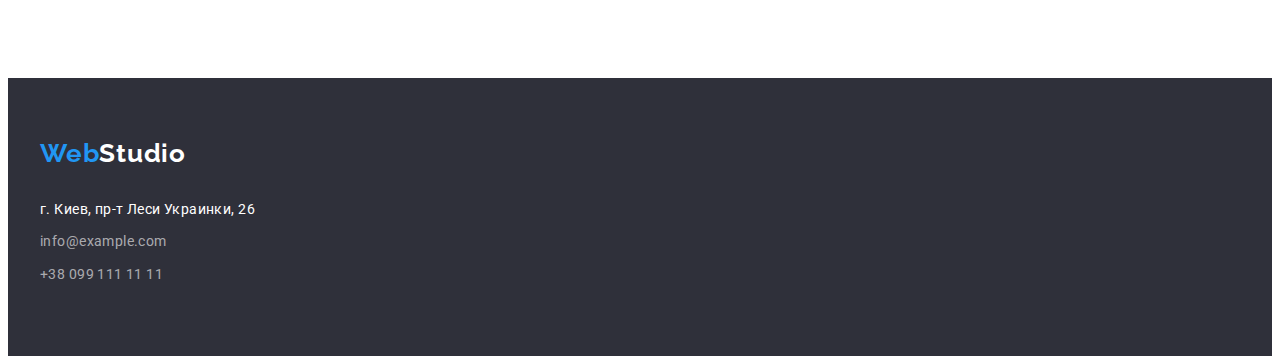
==== commit 53898a25: "add revisions" ====
--- a/portfolio.html
+++ b/portfolio.html
@@ -58,37 +58,38 @@
     <main>
       <section class="filter">
         <div class="container">
-        <h1 style="display: none">Навигация портфолио</h1>
-        <ul class="filter-list list">
-          <li class="filter-item">
-            <button class="filter-button" type="button">Все</button>
-          </li>
-          <li class="filter-item">
-            <button class="filter-button" type="button">Веб-сайты</button>
-          </li>
-          <li class="filter-item">
-            <button class="filter-button" type="button">Приложения</button>
-          </li>
-          <li class="filter-item">
-            <button class="filter-button" type="button">Дизайн</button>
-          </li>
-          <li class="filter-item">
-            <button class="filter-button" type="button">Маркетинг</button>
-          </li>
-        </ul>
-        <div class="container portfolio-conteiner">
+          <h1 style="display: none">Навигация портфолио</h1>
+          <ul class="filter-list list">
+            <li class="filter-item">
+              <button class="filter-button" type="button">Все</button>
+            </li>
+            <li class="filter-item">
+              <button class="filter-button" type="button">Веб-сайты</button>
+            </li>
+            <li class="filter-item">
+              <button class="filter-button" type="button">Приложения</button>
+            </li>
+            <li class="filter-item">
+              <button class="filter-button" type="button">Дизайн</button>
+            </li>
+            <li class="filter-item">
+              <button class="filter-button" type="button">Маркетинг</button>
+            </li>
+          </ul>
           <h2 style="display: none">Портфолио</h2>
           <ul class="projects-list list">
             <li class="projects-item">
               <a class="projects-link link" href="">
-              <img
+                <img
                   src="./images/second-page/img.jpg"
                   width="370"
                   height="294"
                   alt="Ноутбук"
                 />
-                <h3 class="prajects-title">Технокряк</h3>
-                <p class="projects-text">Веб-сайт</p>
+                <div class="projects-item-container">
+                  <h3 class="prajects-title">Технокряк</h3>
+                  <p class="projects-text">Веб-сайт</p>
+                </div>
               </a>
             </li>
             <li class="projects-item">
@@ -99,8 +100,12 @@
                   height="294"
                   alt="Баскетболисты"
                 />
-                <h3 class="prajects-title">Постер New Orlean vs Golden Star</h3>
-                <p class="projects-text">Дизайн</p>
+                <div class="projects-item-container">
+                  <h3 class="prajects-title">
+                    Постер New Orlean vs Golden Star
+                  </h3>
+                  <p class="projects-text">Дизайн</p>
+                </div>
               </a>
             </li>
             <li class="projects-item">
@@ -111,8 +116,10 @@
                   height="294"
                   alt="Логотип рыбного ресторана"
                 />
-                <h3 class="prajects-title">Ресторан Seafood</h3>
-                <p class="projects-text">Приложение</p>
+                <div class="projects-item-container">
+                  <h3 class="prajects-title">Ресторан Seafood</h3>
+                  <p class="projects-text">Приложение</p>
+                </div>
               </a>
             </li>
             <li class="projects-item">
@@ -123,8 +130,10 @@
                   height="294"
                   alt="Наушники"
                 />
-                <h3 class="prajects-title">Проект Prime</h3>
-                <p class="projects-text">Маркетинг</p>
+                <div class="projects-item-container">
+                  <h3 class="prajects-title">Проект Prime</h3>
+                  <p class="projects-text">Маркетинг</p>
+                </div>
               </a>
             </li>
             <li class="projects-item">
@@ -135,8 +144,10 @@
                   height="294"
                   alt="Две коробки"
                 />
-                <h3 class="prajects-title">Проект Boxes</h3>
-                <p class="projects-text">Приложение</p>
+                <div class="projects-item-container">
+                  <h3 class="prajects-title">Проект Boxes</h3>
+                  <p class="projects-text">Приложение</p>
+                </div>
               </a>
             </li>
             <li class="projects-item">
@@ -147,8 +158,10 @@
                   height="294"
                   alt="Монитор"
                 />
-                <h3 class="prajects-title">Inspiration has no Borders</h3>
-                <p class="projects-text">Веб-сайт</p>
+                <div class="projects-item-container">
+                  <h3 class="prajects-title">Inspiration has no Borders</h3>
+                  <p class="projects-text">Веб-сайт</p>
+                </div>
               </a>
             </li>
             <li class="projects-item">
@@ -159,8 +172,10 @@
                   height="294"
                   alt="Книга"
                 />
-                <h3 class="prajects-title">Издание Limited Edition</h3>
-                <p class="projects-text">Дизайн</p>
+                <div class="projects-item-container">
+                  <h3 class="prajects-title">Издание Limited Edition</h3>
+                  <p class="projects-text">Дизайн</p>
+                </div>
               </a>
             </li>
             <li class="projects-item">
@@ -171,8 +186,10 @@
                   height="294"
                   alt="Лэйба"
                 />
-                <h3 class="prajects-title">Проект LAB</h3>
-                <p class="projects-text">Маркетинг</p>
+                <div class="projects-item-container">
+                  <h3 class="prajects-title">Проект LAB</h3>
+                  <p class="projects-text">Маркетинг</p>
+                </div>
               </a>
             </li>
             <li class="projects-item">
@@ -183,8 +200,10 @@
                   height="294"
                   alt="Человек работает за ноутбуком"
                 />
-                <h3 class="prajects-title">Growing Business</h3>
-                <p class="projects-text">Приложение</p>
+                <div class="projects-item-container">
+                  <h3 class="prajects-title">Growing Business</h3>
+                  <p class="projects-text">Приложение</p>
+                </div>
               </a>
             </li>
           </ul>
--- a/CSS/style.css
+++ b/CSS/style.css
@@ -161,13 +161,16 @@
   border-radius: 4px;
 }
 /* Текст */
+.info {
+  padding: 94px 0;
+}
 
 .info-list {
   display: flex;
-  padding: 94px 0;
 }
 .info-item {
   margin-right: 30px;
+  width: 270px;
 }
 .info-item:last-child {
   margin-right: 0px;
@@ -189,12 +192,14 @@
   color: var(--second-title-color);
 }
 /* Чем мы занимаемся + наша команда */
+.skils {
+  padding-bottom: 94px;
+}
 
 .skils-list {
   display: flex;
   flex-wrap: wrap;
   margin-left: -30px;
-  padding-bottom: 94px;
 }
 .skils-item {
   flex-basis: calc(100% / 3-30px) / 3;
@@ -202,6 +207,8 @@
 }
 .team {
   background: #f5f4fa;
+  padding-top: 94px;
+  padding-bottom: 94px;
 }
 .team-list {
   display: flex;
@@ -216,10 +223,7 @@
   text-align: center;
   letter-spacing: 0.03em;
   color: var(--main-title-color);
-  padding: 94px 0 50px 0;
-}
-.skils-title {
-  margin-bottom: 50px;
+  padding: 0 0 50px 0;
 }
 .team-item {
   flex-basis: calc(100%-4 * 30px) / 4;
@@ -242,10 +246,11 @@
 }
 .team-secont-title {
   margin-bottom: 10px;
-  margin-top: 30px;
-}
-.team-text {
-  padding-bottom: 124px;
+  /* margin-top: 30px; */
+}
+.team-item-container {
+  padding: 30px 0;
+  text-align: center;
 }
 
 /* ---------------------------------footer-------------------------------------------------- */
@@ -276,7 +281,7 @@
   letter-spacing: 0.03em;
   color: var(--third-text-color);
   font-style: normal;
-  padding-top: 11px;
+  margin-top: 29px;
   display: block;
 }
 .adress-mail,
@@ -290,11 +295,15 @@
 /* ------------------------------second page------------------------------------------------------------ */
 /* Список фильтров */
 
+.filter {
+  padding-top: 94px;
+  padding-bottom: 86px;
+}
+
 .filter-list {
   display: flex;
   justify-content: center;
   margin-bottom: 50px;
-  padding-top: 94px;
   margin-right: 0px;
 }
 .filter-item:not(:last-child) {
@@ -322,14 +331,14 @@
 }
 /* projects */
 
-.projects-link > h3 {
+.projects-item-container > h3 {
   font-weight: bold;
   font-size: 18px;
   line-height: 2;
   letter-spacing: 0.06em;
   color: var(--main-title-color);
 }
-.projects-link > p {
+.projects-item-container > p {
   font-size: 16px;
   line-height: 1.87;
   letter-spacing: 0.03em;
@@ -341,16 +350,15 @@
   margin-left: -30px;
   margin-bottom: -30px;
 }
-p.projects-text,
-h3.prajects-title {
-  margin: 20px 24px;
+.projects-item-container {
+  padding: 20px 24px;
+}
+.prajects-title {
+  margin-bottom: 20px;
 }
 
 .projects-item {
-  flex-basis: calc(100% / 3-30px) / 3;
+  flex-basis: calc(100% / 3 - 30px);
   margin-left: 30px;
   margin-bottom: 30px;
 }
-.portfolio-conteiner {
-  padding-bottom: 114px;
-}
